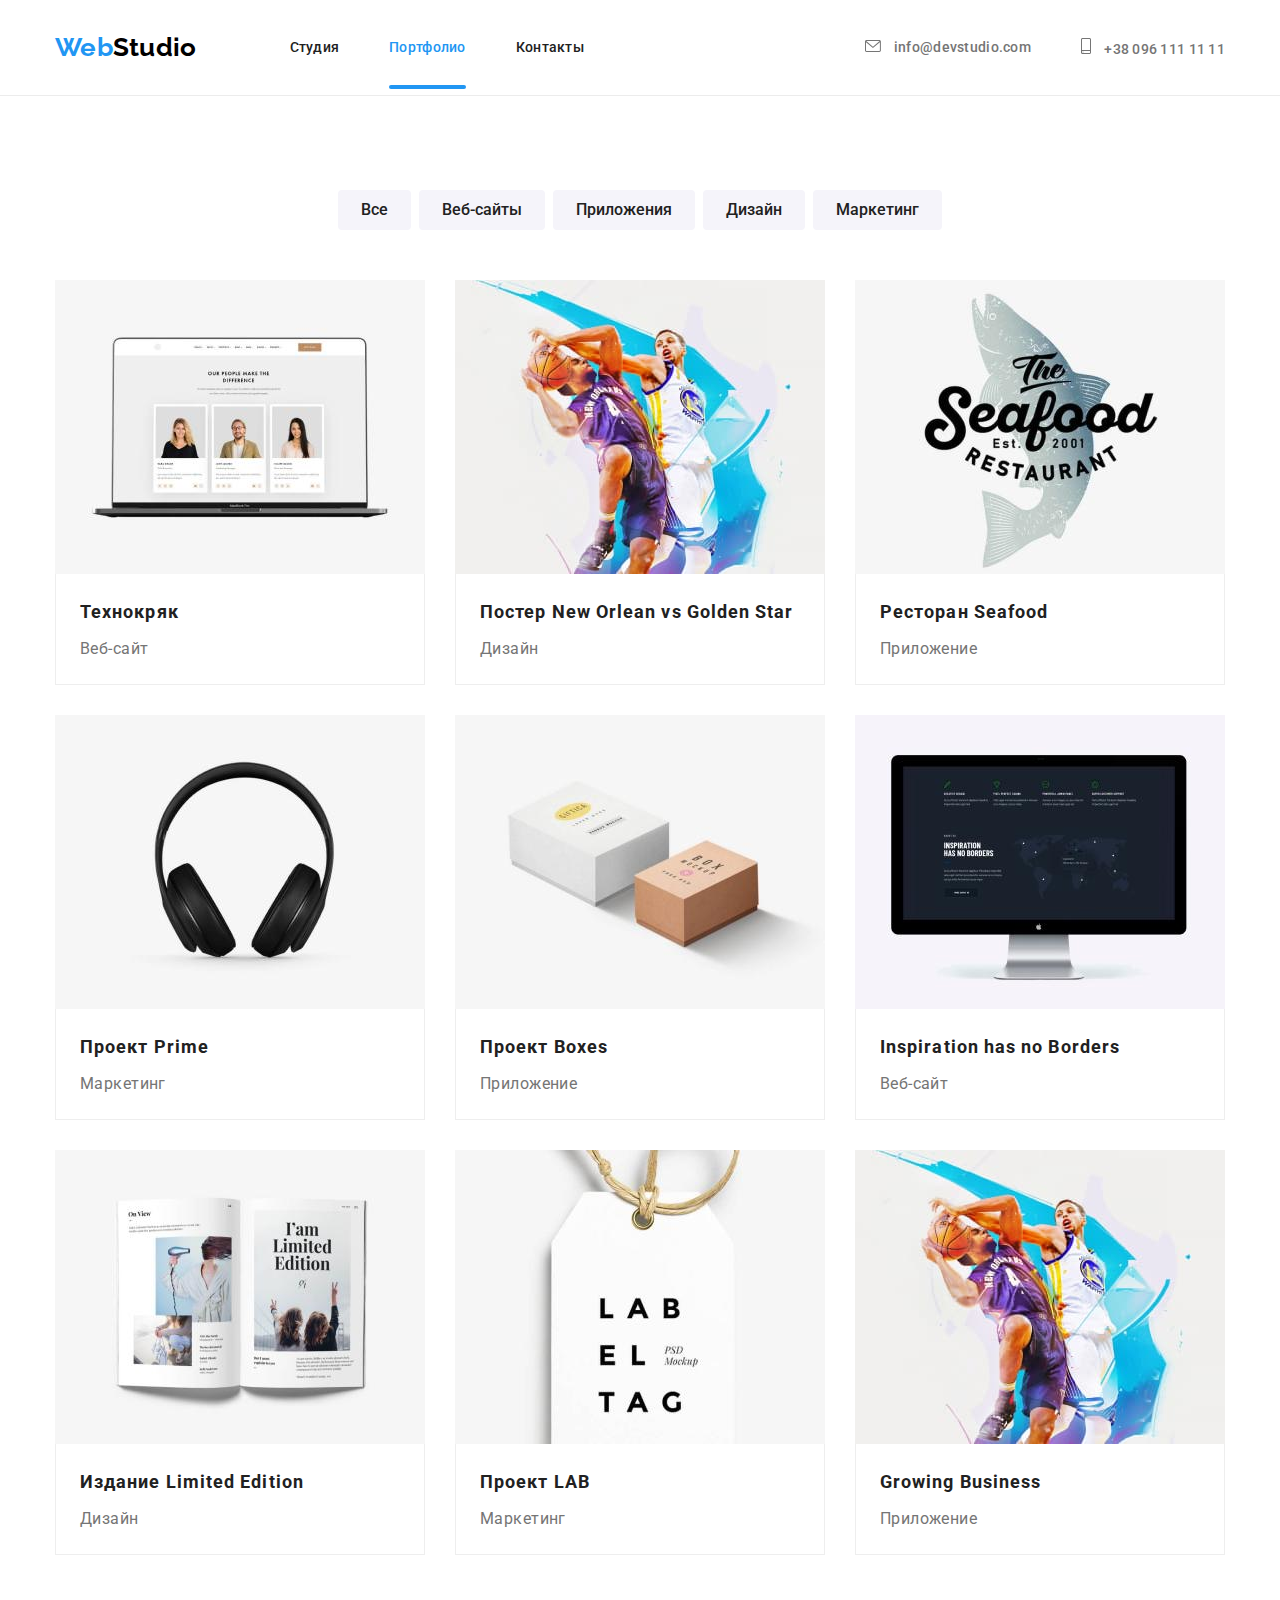
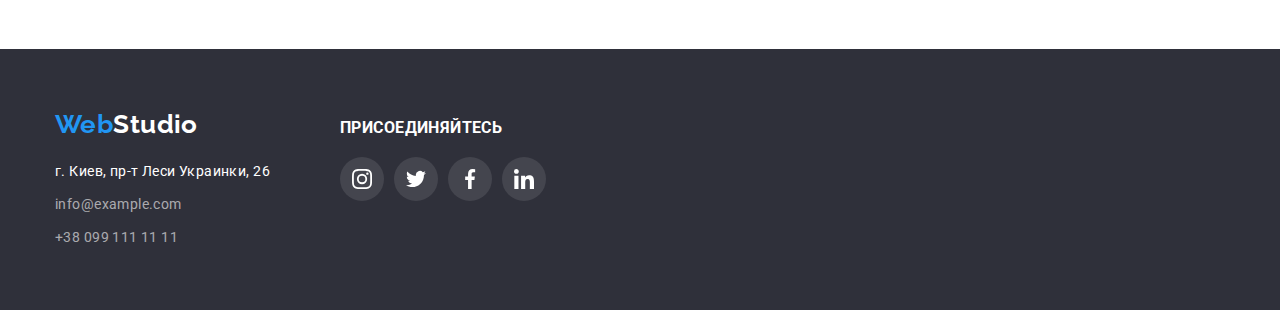
==== portfolio.html @ f35fb6f3 "Додав модальне вікно та анімації" ====
<!DOCTYPE html>
<html lang="ru">

<head>
    <meta charset="UTF-8">
    <meta http-equiv="X-UA-Compatible" content="IE=edge">
    <meta name="viewport" content="width=device-width, initial-scale=1.0">
    <title>portfolio</title>
    <link rel="preconnect" href="https://fonts.googleapis.com">
    <link rel="preconnect" href="https://fonts.gstatic.com" crossorigin>
    <link href="https://fonts.googleapis.com/css2?family=Raleway:wght@700&family=Roboto:wght@400;500;700;900&display=swap" rel="stylesheet">
    <link rel="stylesheet" href="https://cdnjs.cloudflare.com/ajax/libs/modern-normalize/1.1.0/modern-normalize.min.css">
    <link rel="stylesheet" href="./css/styles.css">
</head>
<body class="page">  

<!-- Шапка сайту -->
<header class="navigation">
    <div class="container main-nav"> 
        <a class="logo link" href="./index.html"><span class="logoheader">Web</span>Studio</a>
        <!-- Навігація по сайту -->
        <nav class="nav">
            <ul class="site-nav list">

                <li class="nav-item">
                    <a href="./index.html" class="link">Студия</a>
                </li>

                <li class="nav-item"> 
                    <a href="./portfolio.html" class="link current">Портфолио</a>
                </li>

                <li class="nav-item"> 
                    <a href="" class="link">Контакты</a>
                </li>
            </ul>
            
        </nav>
        <!-- Список контактів -->
        <ul class="contacts-nav list">
            <li class="contacts-item">
                <a href="mailto:info@devstudio.com" class="header-contacts link"> 
                    <svg class="icon-envelope">
                        <use href="./images/icons.svg#icon-mail"></use>
                    </svg>
                info@devstudio.com</a> 
            </li>

            <li class="contacts-item"> 
                <a href="phone:+380961111111" class="header-contacts link">
                    <svg class="icon-smartphone">
                        <use href="./images/icons.svg#icon-smartphone"></use>
                    </svg>
                    +38 096 111 11 11</a> 
            </li>
        </ul> 
    </div> 
</header>

<main>
            
    <!-- Cекція портфоліо -->
   <section class="section">
       <div class="container">
        <h1 class="visually-hidden">Портфолио</h1>
         
        <!-- Список кнопок-фільтрів -->
        <ul class="portfolio-filters list">
            <li class="filter-item">
                <button type="button" class="btn">Все</button>
            </li>

            <li class="filter-item">
                <button type="button" class="btn">Веб-сайты</button>
            </li>

            <li class="filter-item">
                <button type="button" class="btn">Приложения</button>
            </li>

            <li class="filter-item">
                <button type="button" class="btn">Дизайн</button>
            </li>

            <li class="filter-item">
                <button type="button" class="btn">Маркетинг</button>
            </li>    
        </ul>
        
        <!-- Продукти портфоліо -->
            <ul class="portfolio list">
                
                    <li class="portfolio-item">
                        <a href="#" class="link">
                            <div class="portfolio-thumb">
                                <img class="img" src="./images/portfolio/technocrack.jpg" alt="Сайт Технокряк" width="370" height="294">
                                <div class="overlay">
                                    <p class="portfolio-overlay-description">Технокряк это современная площадка распространения коронавируса. Компании используют эту платформу для цифрового
                                    шпионажа и атак на защищённые сервера конкурентов.</p>
                                </div>
                            </div>

                            <div class="portfolio-content">
                                <h2 class="portfolio-title">Технокряк</h2>
                                <p class="portfolio-category">Веб-сайт</p>
                            </div>  
                        </a>
                    </li>

                    <li class="portfolio-item">
                        <a href="#" class="link">
                            <div class="portfolio-thumb">
                                <img class="img" src="./images/portfolio/new-orlean.jpg" alt="Постер 2 баскетболиста" width="370" height="294">
                                <div class="overlay">
                                    <p class="portfolio-overlay-description">Технокряк это современная площадка распространения коронавируса. Компании используют эту платформу для цифрового
                                    шпионажа и атак на защищённые сервера конкурентов.</p>
                                </div>
                            </div>

                            <div class="portfolio-content">
                                <h2 class="portfolio-title">Постер New Orlean vs Golden Star</h2>
                                <p class="portfolio-category">Дизайн</p>
                            </div>
                        </a>
                    </li>

                    <li class="portfolio-item">
                        <a href="#" class="link">
                            <div class="portfolio-thumb">
                                <img class="img" src="./images/portfolio/seafood.jpg" alt="Логотип ресторана Seafood" width="370" height="294">
                                <div class="overlay">
                                    <p class="portfolio-overlay-description">Технокряк это современная площадка распространения коронавируса. Компании используют эту платформу для цифрового
                                    шпионажа и атак на защищённые сервера конкурентов.</p>
                                </div>
                            </div>
                            
                            <div class="portfolio-content">
                                <h2 class="portfolio-title">Ресторан Seafood</h2>
                                <p class="portfolio-category">Приложение</p>
                            </div>
                        </a>
                    </li>

                    <li class="portfolio-item">
                        <a href="#" class="link">
                            
                            <div class="portfolio-thumb">
                                <img class="img" src="./images/portfolio/prime.jpg" alt="Картинка проекта Prime" width="370" height="294">
                                <div class="overlay">
                                    <p class="portfolio-overlay-description">Технокряк это современная площадка распространения коронавируса. Компании используют эту платформу для цифрового
                                    шпионажа и атак на защищённые сервера конкурентов.</p>
                                </div>
                            </div>
                            
                            <div class="portfolio-content">
                                <h2 class="portfolio-title">Проект Prime</h2>
                                <p class="portfolio-category">Маркетинг</p>
                            </div>
                        </a>
                    </li>

                    <li class="portfolio-item">
                        <a href="#" class="link">
                            
                            <div class="portfolio-thumb">
                                <img class="img" src="./images/portfolio/boxes.jpg" alt="Картинка проекта Boxes" width="370" height="294">
                                <div class="overlay">
                                    <p class="portfolio-overlay-description">Технокряк это современная площадка распространения коронавируса. Компании используют эту платформу для цифрового
                                    шпионажа и атак на защищённые сервера конкурентов.</p>
                                </div>
                            </div>
                            
                            <div class="portfolio-content">
                                <h2 class="portfolio-title">Проект Boxes</h2>
                                <p class="portfolio-category">Приложение</p>
                            </div>
                        </a>
                    </li>

                    <li class="portfolio-item">
                        <a href="#" class="link">
                            
                            <div class="portfolio-thumb">
                                <img class="img" src="./images/portfolio/inspiration.jpg" alt="Сайт Inspiration" width="370" height="294">
                                <div class="overlay">
                                    <p class="portfolio-overlay-description">Технокряк это современная площадка распространения коронавируса. Компании используют эту платформу для цифрового
                                    шпионажа и атак на защищённые сервера конкурентов.</p>
                                </div>
                            </div>
                            
                            <div class="portfolio-content">
                                <h2 class="portfolio-title">Inspiration has no Borders</h2>
                                <p class="portfolio-category">Веб-сайт</p>
                            </div>
                        </a>
                    </li>

                    <li class="portfolio-item">
                        <a href="#" class="link">
                            
                            <div class="portfolio-thumb">
                                <img class="img" src="./images/portfolio/limited-edition.jpg" alt="Постер издания Limited Edition" width="370" height="294">
                                <div class="overlay">
                                    <p class="portfolio-overlay-description">Технокряк это современная площадка распространения коронавируса. Компании используют эту платформу для цифрового
                                    шпионажа и атак на защищённые сервера конкурентов.</p>
                                </div>
                            </div>
                            
                            <div class="portfolio-content">
                                <h2 class="portfolio-title">Издание Limited Edition</h2>
                                <p class="portfolio-category">Дизайн</p>
                            </div>
                        </a>
                    </li>

                    <li class="portfolio-item">
                        <a href="#" class="link">
                            
                            <div class="portfolio-thumb">
                                <img class="img" src="./images/portfolio/lab.jpg" alt="Постер проекта LAB" width="370" height="294">
                                <div class="overlay">
                                    <p class="portfolio-overlay-description">Технокряк это современная площадка распространения коронавируса. Компании используют эту платформу для цифрового
                                    шпионажа и атак на защищённые сервера конкурентов.</p>
                                </div>
                            </div>
                            
                            <div class="portfolio-content">
                                <h2 class="portfolio-title">Проект LAB</h2>
                                <p class="portfolio-category">Маркетинг</p>
                            </div>
                        </a>
                    </li>

                    <li class="portfolio-item">
                        <a href="#" class="link">
                            
                            <div class="portfolio-thumb">
                                <img class="img" src="./images/portfolio/new-orlean.jpg" alt="Постер 2 баскетболиста" width="370" height="294">
                                <div class="overlay">
                                    <p class="portfolio-overlay-description">Технокряк это современная площадка распространения коронавируса. Компании используют эту платформу для цифрового
                                    шпионажа и атак на защищённые сервера конкурентов.</p>
                                </div>
                            </div>
                            
                            <div class="portfolio-content">
                                <h2 class="portfolio-title">Growing Business</h2>
                                <p class="portfolio-category">Приложение</p>
                            </div>
                        </a>
                    </li>
            </ul>
        </div>
   </section>
</main>

    <!-- Футер -->
    <footer class="footer-page section">
        <div class="container">
            <div class="footer-page-contacts">
                <a class="logo-footer link" href="./index.html"> <span class="logoheader">Web</span>Studio</a>
        
                <address class="footer-address-list">
                    <p class="footer-address">г. Киев, пр-т Леси Украинки, 26</p>
                    <ul class="contacts list">
                        <li class="footer-item"> 
                            <a href="mailto:info@example.com" class="footer-contacts link">info@example.com</a> 
                        </li>
    
                        <li class="footer-item"> 
                            <a href="phone:+380991111111" class="footer-contacts link">+38 099 111 11 11</a> 
                        </li>
                    </ul>
                </address>
            </div>
           
            <div class="footer-social">
                <h3 class="footer-join">присоединяйтесь</h3>
                <ul class="social list">
                    
                    <li class="footer-social-item">
                        <a href="#" class="footer-social-link">
                        <svg class="foofer-social-icon">
                            <use href="./images/icons.svg#icon-instagram"></use>
                        </svg>
                        </a>
                    </li>

                    <li class="footer-social-item">
                        <a  href="#" class="footer-social-link">
                        <svg class="foofer-social-icon">
                            <use href="./images/icons.svg#icon-twitter"></use>
                        </svg>
                        </a>
                    </li>

                    <li class="footer-social-item">
                        <a  href="#" class="footer-social-link">
                        <svg class="foofer-social-icon">
                            <use href="./images/icons.svg#icon-facebook"></use>
                        </svg>
                        </a>
                    </li>

                    <li class="footer-social-item">
                        <a  href="#" class="footer-social-link">
                        <svg class="foofer-social-icon">
                            <use href="./images/icons.svg#icon-linkedin"></use>
                        </svg>
                        </a>
                    </li>
                </ul>
            </div>
        </div>
    </footer>
</body>
</html>
---- css/styles.css ----
:root {
--primary-text-color:    #212121;
--secondary-text-color:  #757575;
--accent-color:          #2196F3;

--primary-background-color:     #FFFFFF;
--secondary-background-color:   #2F303A;
--accent-background-color:      #F5F4FA;

--white-color:          #FFFFFF;
--mainbutton-bcg-color: #188CE8;
--button-bcg-color:     #F5F4FA;
--item-gap: 30px;

}

/* Загальні стилі */
body {
    background-color: var(--primary-background-color);
    color: var(--primary-text-color);
    font-family: 'Roboto', sans-serif;
    font-size: 14px;
    line-height: 1.87;
    letter-spacing: 0.03em;
}

.list {
    list-style: none;
    padding:0;
    margin:0;
}

.link {color: var(--primary-text-color);
    text-decoration: none;

    transition-property: color;
	transition-duration: 250ms;
	transition-timing-function: cubic-bezier(0.4, 0, 0.2, 1);
}


.container {
    width: 1200px;
    padding-left: 15px;
    padding-right: 15px;
    margin: 0 auto;
    
    /* outline: 1px solid red; */
}



h1,
h2,
h3,
p {
    margin: 0;
    margin: 0;
}

.visually-hidden {
    position: absolute;
    clip: rect(0 0 0 0);
    width: 1px;
    height: 1px;
    margin: -1px;
}

.section {
    padding-top: 94px;
    padding-bottom: 94px;  
}

img {
    display: block;
    width: 100%;
   height: auto;
} 

/* Шапка сайту */

.logo, .logo-footer {
    font-family: Raleway, sans-serif;
    font-size: 26px;
    font-weight: 700;
    line-height: 1.2;

    color: #000000;
}

.logo {
    margin-right: 93px;
}

.logo:focus,
.logo:hover
{color:var(--accent-color)}
.logoheader {color: var(--accent-color);}
.header-contacts {color: var(--secondary-text-color)}


/* Панель навігації */

.navigation .container {
    padding-top: 32px;
    padding-bottom: 32px;
    
}

.navigation {
    font-weight: 500;
    font-size: 14px;
    line-height: 1.14;
    letter-spacing: 0.02em;

    border-bottom: 1px solid #ECECEC;
}

.current {color: var(--accent-color)}
.site-nav .link:hover, 
.site-nav .link:focus {color: var(--accent-color)}
.contacts-nav .link:hover,
.contacts-nav .link:focus {color: var(--accent-color)}

.main-nav,
.nav, 
.site-nav, 
.contacts-nav {
    display: flex;
    align-items: center; 
}


.site-nav > .nav-item:not(:last-child),
.contacts-nav > .contacts-item:not(:last-child) {
  margin-right: 50px;
}

.contacts-nav {
    margin-left: auto;
}


.icon-envelope {
    width: 16px;
    height: 12px;
    margin-right: 10px;
    fill: currentColor;
}

  .icon-smartphone {
    width: 10px;
    height: 16px;
    margin-right: 10px;
    fill: currentColor;
}

.icon-envelope:hover,
.icon-envelope:focus {
  fill: var(--accent-color);
}



.icon-smartphone:hover,
.icon-smartphone:focus {
  fill: var(--accent-color);
}

 
.current {
	position: relative;
}

.link.current::after {
    content: '';
	position: absolute;

    display: inline-block;
	width: 100%;
	height: 4px;
	left: 0;
	bottom: -34px;
	background-color: var(--accent-color);
	border-radius: 2px;
}

/* ------Стилі для index.html------- */


/* Секція Герой */

.hero {
    background-color: var(--secondary-background-color);
    color: var(--white-color);
    text-align: center;

    max-width: 1600px;
    height: 600px;
    margin-left: auto;
    margin-right: auto;
    padding-top: 200px;
    padding-bottom: 200px;
    /* Overlay */
    background-image: linear-gradient(to right,
     rgba(47, 48, 58, 0.4), rgba(47, 48, 58, 0.4)),
		url(../images/main/hero-picture.jpg);
	background-repeat: no-repeat;
	background-position: center;
	background-size: cover;
}



.hero-title{
    font-weight: 900;
    font-size: 44px;
    line-height: 1.36;
    letter-spacing: 0.06em;
    text-transform: uppercase;
    
    width: 696px;
    margin-bottom: 30px;
    margin-left: auto;
    margin-right: auto;
    
    /* outline: 2px solid skyblue; */
}

.hero-button {

    display: flex;
    align-items: center;
    
    border-radius: 4px;
    padding: 10px 32px;
    min-width: 200px;
    margin: 0 auto;
    cursor: pointer;
    text-align: center;
    border: 1px solid transparent;

    font-family:inherit;
    font-weight: 700;
    font-size: 16px;
    line-height: 1.87;
    letter-spacing: 0.06em;

    color: var(--white-color);
    background-color: var(--mainbutton-bcg-color);
    box-shadow: 0px 4px 4px rgba(0, 0, 0, 0.15);
}

/* <!-- Секція видів послуг  --> */

.section.product{
    padding-top: 0;
}


.our-product-item {
    width: 370px;
    height: 294px;

    position: relative;
}

.our-product-type {
    position: absolute;
    
    display: flex;
    justify-content: center;
    align-items: center;
    
    width: 100%;
    height: 70px;
    bottom: 0;
    left: 0;
    background-color: rgba(47, 48, 58, 0.8);
}

.product-type-title {
    font-weight: 700;
    line-height: 1.14;
    text-align: center;
    text-transform: uppercase;
    color: var(--white-color);
}


/* Пакетна активація флексу */
.features-list, 
.our-product, 
.team-list, 
.clients-list {
    display: flex;
}



/* Пакетно додав марджин */
.features-item:not(:last-child),
.our-product li:not(:last-child),
.team-item:not(:last-child),
.client-item:not(:last-child)
{
    margin-right: 30px;  
}


/*  <!-- Секція списку переваг -->*/

.features-title{
    font-weight: 700;
    font-size: 14px;
    line-height: 1.14;
 
    color: var(--primary-text-color);
    text-transform: uppercase;
    margin-top: 0;
    margin-bottom: 10px;
}

.features-icon {
    
    display: flex;
    justify-content: center;
    align-items: center;
    height: 120px;
    margin-bottom: 30px;
    background-color: var(--accent-background-color);
    border-radius: 4px;
}



/* Інший спосіб відображення не інтерактивних
фонових картинок 
.features-item:nth-child(1)::before{
    background-image: url(../images/main/svg/antenna.svg);
    
}

.features-item:nth-child(2)::before{
    background-image: url(../images/main/svg/clock.svg);
}

.features-item:nth-child(3)::before{
    background-image: url(../images/main/svg/diagram.svg);
}
*/

/* останню іконку з космонавтом зробив через інший клас 
- більш специфічний і правильніший
(для різноманітності варіантів селективності 

.icon-astronaut::before{
    background-image: url(../images/main/svg/astronaut.svg);
}
*/


.features-text, .footer-page { 
    font-size: 14px;
    line-height: 1.71;

    margin-top: 0;
    margin-bottom: 0;
  
    color: var(--secondary-text-color);
}

.features-list > .features-item {
    flex-basis: 270px;
}




/* Спільні стилі заголовків */
.our-product-title, .our-team, .our-clients {
    font-weight: 700;
    font-size: 36px;
    line-height: 1.17;
    text-align: center;

    color: var(--primary-text-color);

    margin-top: 0;
    margin-bottom: 50px;
}

/* Секція персоналу "Команда" */

.team-section {
    background-color: var(--accent-background-color);
}

.team-title{
    font-weight: 500;
    font-size: 16px;
    line-height: 1.18;

    color: var(--primary-text-color);
    margin-bottom: 10px;
}

.team-profession{
    font-size: 16px;
    line-height: 1.18;
    margin-bottom: 16px;
    color: var(--secondary-text-color);
}

.team-item {  
    text-align: center;
    box-shadow: 0px 1px 3px rgba(0, 0, 0, 0.12), 0px 1px 1px rgba(0, 0, 0, 0.14),
    0px 2px 1px rgba(0, 0, 0, 0.2);
    border-radius: 0px 0px 4px 4px;
    background-color: var(--white-color);
}


.team-content {
    padding-top: 30px;
    padding-bottom: 30px;
}


.social-team {
    display: flex;
    justify-content: center;
    
}

.social-item {
    border-radius: 50%;
}
  
  
.social-icon {
    width: 20px;
    height: 20px;
    fill: #AFB1B8;
}

.social-item:not(:last-child) {
	margin-right: 10px;
}

.social-link {
	display: flex;
	justify-content: center;
	align-items: center;
	padding: 12px;
	border: 0;
	border-radius: 50%;
	color: #AFB1B8;

    transition-property: color, background-color;
	transition-duration: 250ms;
	transition-timing-function: cubic-bezier(0.4, 0, 0.2, 1);
}

.social-link:hover,
.social-link:focus {
  background-color: var(--accent-color);
}
.social-link:hover .social-icon,
.social-link:focus .social-icon {
  fill: var(--white-color);
}

/* <!-- Список постійних клієнтів --> */


.client-link {
	display: flex;
	justify-content: center;
	align-items: center;
	
    color: #AFB1B8;
	border: 1px solid #AFB1B8;
	box-sizing: border-box;
	border-radius: 4px;

    width: 170px;
    height: 92px;
	
    padding: 16px 32px;

    transition: 
    color 250ms cubic-bezier(0.4, 0, 0.2, 1), 
    border 250ms cubic-bezier(0.4, 0, 0.2, 1);

}


.client-icon {
	fill: currentColor;
    width: 106px;
    height: 60px;
}

.client-link:hover,
.client-link:focus {
	color: var(--accent-color);
	border: 1px solid var(--accent-color);
}


.client-link:hover .client-icon,
.client-link:focus .client-icon {
    fill: (--accent-color);

}

/* ------Стилі для portfolio.html------- */


/* Кнопки-фільтри портфоліо */
.btn {
    display: inline-block;
    border-radius: 4px;
    padding: 6px 22px;
    text-align: center;
    border: 1px solid transparent;

    font-family:inherit;
    font-weight: 500;
    font-size: 16px;
    line-height: 1.62;

    color: var(--primary-text-color);
    background-color: var(--button-bcg-color);
    cursor: pointer;

    transition: color 250ms cubic-bezier(0.4, 0, 0.2, 1),
    background-color 250ms cubic-bezier(0.4, 0, 0.2, 1),
    box-shadow 250ms cubic-bezier(0.4, 0, 0.2, 1);
}

.btn:hover,
.btn:focus{
    color: var(--white-color);
    background-color: var(--accent-color);

    border-radius: 4px;
    box-shadow: 0px 3px 1px 
    rgba(0, 0, 0, 0.1), 0px 1px 2px 
    rgba(0, 0, 0, 0.08), 0px 2px 2px 
    rgba(0, 0, 0, 0.12);
}


.portfolio-filters {
    display: flex;
    justify-content: center;
    margin-bottom: 50px;
}

.filter-item:not(:last-child) {
    margin-right: 8px;
}

/* Портфоліо */

.portfolio-title {
    font-weight: 700;
    font-size: 18px;
    line-height: 2;
    letter-spacing: 0.06em; 
    color: var(--primary-text-color);
    margin-bottom: 4px;
}

.portfolio-category {
    font-size: 16px;
    line-height: 1.87;
 
    color: var(--secondary-text-color);
}


.portfolio {
    display: flex;
    flex-wrap: wrap;  
}

.portfolio-content {
    padding: 20px 24px;
    background-color: var(--white-color);
    border: 1px solid #EEEEEE;
    border-top: transparent;
}


.portfolio-item {
    flex-basis: calc((100% - 60px) / 3);
    margin-right: 30px;
    margin-bottom: 30px;
}

.portfolio-item {
    transition: box-shadow 250ms cubic-bezier(0.4, 0, 0.2, 1);
}


.portfolio-item:hover,
.portfolio-item > link:focus {
	box-shadow: 0px 1px 1px 
    rgba(0, 0, 0, 0.12), 0px 4px 4px 
    rgba(0, 0, 0, 0.06), 1px 4px 6px 
    rgba(0, 0, 0, 0.16);
}

.portfolio-item:nth-child(3n) {
    margin-right: 0px;
}

.portfolio-item:nth-last-child(-n + 3) {
    margin-bottom: 0px;
}


/* Оверлей карток портфоліо  */

.portfolio-thumb {
    position: relative;
    overflow: hidden; 
}


.overlay {
    position: absolute;
    width: 100%;
    height: 100%;
    top: 0;
    left: 0;
    padding: 63px 24px;
    
    opacity: 0;
    transform: translateY(100%);
    transition: transform 250ms cubic-bezier(0.4, 0, 0.2, 1);
    background-color: var(--accent-color);
    
}
 
.portfolio-overlay-description {
    color: var(--white-color);
    font-size: 18px;
    line-height: 1.56;
    letter-spacing: 0.03em;
    
}

.portfolio-item > .link:hover .overlay,
.portfolio-item > .link:focus .overlay {
    transform: translateY(0);
	opacity: 0.9; 
    
}


/* Футер */

.footer-page {
    background-color: var(--secondary-background-color);

    padding-top:    60px;
    padding-bottom: 60px;
}

.logo-footer.link:hover,
.logo-footer.link:focus {
    color: var(--accent-color);
}

.contacts .link:hover,
.contacts .link:focus {
    color: var(--accent-color)
}

.footer-address-list {
    font-style: normal;
}

.logo-footer, .footer-address {
    color: var(--white-color);
}

.footer-contacts {
    color: rgba(255, 255, 255, 0.6)
}

.footer-page .logo-footer {
    display: inline-block;
    margin-bottom: 20px;
}

.footer-address,
.contacts > .footer-item:not(:last-child){
    display: inline-block;
    margin-bottom: 9px;
}


/* Футер Social links */


.footer-social {
    font-size: 14px;
    line-height: 1.14;
    font-weight: 700;
    text-transform: uppercase;
    color: var(--white-color);
}

.footer-join {
    margin-bottom: 20px;
}

.footer-page .container {
  display: flex;
  justify-content: flex-start;
  align-items: baseline;
}


.footer-page-contacts{
    margin-right: 70px;
    max-width: 231px;
}

.footer-social {
    width: 206px;
}

.social.list {
    display: flex;
    justify-content: space-between;
}


.foofer-social-icon {
    width: 20px;
    height: 20px;
    fill: var(--white-color);
}

.footer-social-link {
    display: flex;
    justify-content: center;
    align-items: center;
    width: 44px;
    height: 44px;
    border-radius: 50%;
    background-color: rgba(255, 255, 255, 0.1);
    border-radius: 50%;

    transition: background-color 250ms cubic-bezier(0.4, 0, 0.2, 1);
}

.footer-social-link:hover,
.footer-social-link:focus {
    background-color: var(--accent-color);
}

.footer-social-item:not(:last-child) {
    margin-right: 10px;
}

/* Модальне вікно */
.backdrop {
    position: fixed;
    top: 0;
    left: 0;
    width: 100%;
    height: 100%;
    background-color: rgba(0, 0, 0, 0.2);
    opacity: 1;
  
    transition: opacity 250ms cubic-bezier(0.4, 0, 0.2, 1),
    visibility 250ms cubic-bezier(0.4, 0, 0.2, 1);
}
  
.backdrop.is-hidden {
    visibility: hidden;
    opacity: 0;
    pointer-events: none;
}
  
.backdrop.is-hidden .modal {
    transform: translate(-50%, -50%) scale(0.5);
}
  
.modal {
    position: absolute;
    top: 50%;
    left: 50%;
    padding: 8px;
    border-radius: 4px;
  
    width: 528px;
    height: 581px;
    background-color: var(--white-color);
  
    transform: translate(-50%, -50%) scale(1);
    transition: transform 250ms cubic-bezier(0.4, 0, 0.2, 1);
}

.modal-btn {
    position: absolute;
    padding: 0;
    top: 8px;
    right: 8px;
    border-radius: 50%;
    border: none;
    width: 30px;
    height: 30px;
    background-color: transparent;
    cursor: pointer;
}

.closing-icon {
    stroke: rgba(0, 0, 0, 0.1);
}
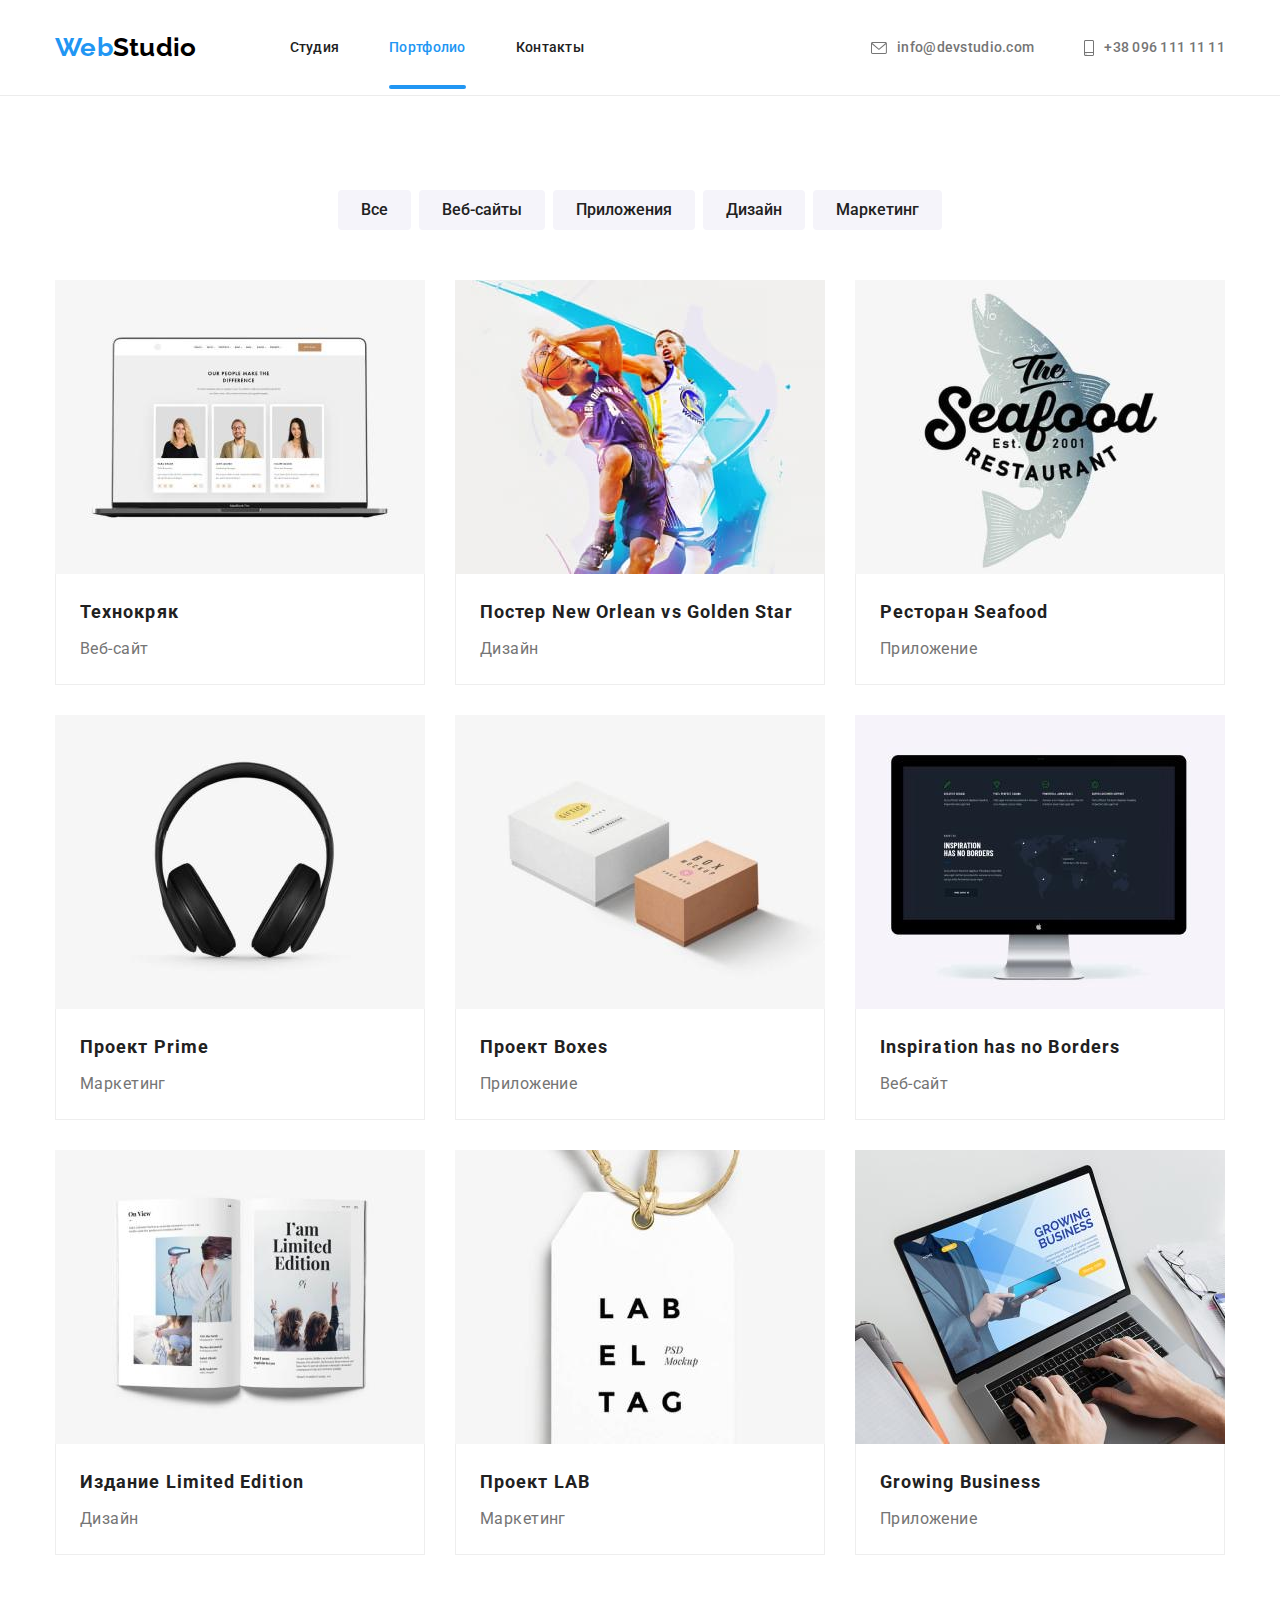
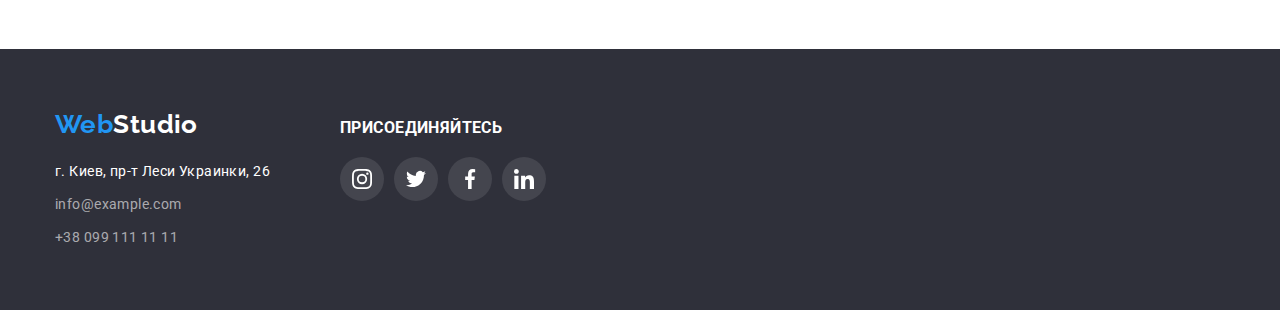
==== commit 767f4b49: "Виправив помилки в анімації" ====
--- a/portfolio.html
+++ b/portfolio.html
@@ -91,7 +91,7 @@
             <ul class="portfolio list">
                 
                     <li class="portfolio-item">
-                        <a href="#" class="link">
+                        <a href="#" class="link portfolio-link">
                             <div class="portfolio-thumb">
                                 <img class="img" src="./images/portfolio/technocrack.jpg" alt="Сайт Технокряк" width="370" height="294">
                                 <div class="overlay">
@@ -108,7 +108,7 @@
                     </li>
 
                     <li class="portfolio-item">
-                        <a href="#" class="link">
+                        <a href="#" class="link portfolio-link">
                             <div class="portfolio-thumb">
                                 <img class="img" src="./images/portfolio/new-orlean.jpg" alt="Постер 2 баскетболиста" width="370" height="294">
                                 <div class="overlay">
@@ -125,7 +125,7 @@
                     </li>
 
                     <li class="portfolio-item">
-                        <a href="#" class="link">
+                        <a href="#" class="link portfolio-link">
                             <div class="portfolio-thumb">
                                 <img class="img" src="./images/portfolio/seafood.jpg" alt="Логотип ресторана Seafood" width="370" height="294">
                                 <div class="overlay">
@@ -142,7 +142,7 @@
                     </li>
 
                     <li class="portfolio-item">
-                        <a href="#" class="link">
+                        <a href="#" class="link portfolio-link">
                             
                             <div class="portfolio-thumb">
                                 <img class="img" src="./images/portfolio/prime.jpg" alt="Картинка проекта Prime" width="370" height="294">
@@ -160,7 +160,7 @@
                     </li>
 
                     <li class="portfolio-item">
-                        <a href="#" class="link">
+                        <a href="#" class="link portfolio-link">
                             
                             <div class="portfolio-thumb">
                                 <img class="img" src="./images/portfolio/boxes.jpg" alt="Картинка проекта Boxes" width="370" height="294">
@@ -178,7 +178,7 @@
                     </li>
 
                     <li class="portfolio-item">
-                        <a href="#" class="link">
+                        <a href="#" class="link portfolio-link">
                             
                             <div class="portfolio-thumb">
                                 <img class="img" src="./images/portfolio/inspiration.jpg" alt="Сайт Inspiration" width="370" height="294">
@@ -196,7 +196,7 @@
                     </li>
 
                     <li class="portfolio-item">
-                        <a href="#" class="link">
+                        <a href="#" class="link portfolio-link">
                             
                             <div class="portfolio-thumb">
                                 <img class="img" src="./images/portfolio/limited-edition.jpg" alt="Постер издания Limited Edition" width="370" height="294">
@@ -214,7 +214,7 @@
                     </li>
 
                     <li class="portfolio-item">
-                        <a href="#" class="link">
+                        <a href="#" class="link portfolio-link">
                             
                             <div class="portfolio-thumb">
                                 <img class="img" src="./images/portfolio/lab.jpg" alt="Постер проекта LAB" width="370" height="294">
@@ -232,10 +232,10 @@
                     </li>
 
                     <li class="portfolio-item">
-                        <a href="#" class="link">
-                            
-                            <div class="portfolio-thumb">
-                                <img class="img" src="./images/portfolio/new-orlean.jpg" alt="Постер 2 баскетболиста" width="370" height="294">
+                        <a href="#" class="link portfolio-link">
+                            
+                            <div class="portfolio-thumb">
+                                <img class="img" src="./images/portfolio/growing-business.jpg" alt="Постер 2 баскетболиста" width="370" height="294">
                                 <div class="overlay">
                                     <p class="portfolio-overlay-description">Технокряк это современная площадка распространения коронавируса. Компании используют эту платформу для цифрового
                                     шпионажа и атак на защищённые сервера конкурентов.</p>
--- a/css/styles.css
+++ b/css/styles.css
@@ -74,7 +74,7 @@
 img {
     display: block;
     width: 100%;
-   height: auto;
+    height: auto;
 } 
 
 /* Шапка сайту */
@@ -96,7 +96,11 @@
 .logo:hover
 {color:var(--accent-color)}
 .logoheader {color: var(--accent-color);}
-.header-contacts {color: var(--secondary-text-color)}
+
+.header-contacts {color: var(--secondary-text-color);
+    display: flex;
+    align-items: center;
+}
 
 
 /* Панель навігації */
@@ -426,26 +430,30 @@
     padding-bottom: 30px;
 }
 
-
+/* Іконки соцмереж секції "Команда" */
 .social-team {
     display: flex;
     justify-content: center;
-    
 }
 
 .social-item {
     border-radius: 50%;
 }
-  
+
+.social-item:not(:last-child) {
+	margin-right: 10px;
+}
   
 .social-icon {
     width: 20px;
     height: 20px;
-    fill: #AFB1B8;
-}
-
-.social-item:not(:last-child) {
-	margin-right: 10px;
+    fill: currentColor;
+    transition: fill 250ms cubic-bezier(0.4, 0, 0.2, 1);
+}
+
+.social-link:hover .social-icon,
+.social-link:focus .social-icon {
+  fill: var(--white-color);
 }
 
 .social-link {
@@ -457,19 +465,14 @@
 	border-radius: 50%;
 	color: #AFB1B8;
 
-    transition-property: color, background-color;
-	transition-duration: 250ms;
-	transition-timing-function: cubic-bezier(0.4, 0, 0.2, 1);
+    transition: background-color 250ms cubic-bezier(0.4, 0, 0.2, 1);
 }
 
 .social-link:hover,
 .social-link:focus {
   background-color: var(--accent-color);
 }
-.social-link:hover .social-icon,
-.social-link:focus .social-icon {
-  fill: var(--white-color);
-}
+
 
 /* <!-- Список постійних клієнтів --> */
 
@@ -489,8 +492,7 @@
 	
     padding: 16px 32px;
 
-    transition: 
-    color 250ms cubic-bezier(0.4, 0, 0.2, 1), 
+    transition:  
     border 250ms cubic-bezier(0.4, 0, 0.2, 1);
 
 }
@@ -500,20 +502,21 @@
 	fill: currentColor;
     width: 106px;
     height: 60px;
+
+    transition: fill 250ms cubic-bezier(0.4, 0, 0.2, 1);
 }
 
 .client-link:hover,
 .client-link:focus {
-	color: var(--accent-color);
-	border: 1px solid var(--accent-color);
-}
-
-
-.client-link:hover .client-icon,
+  border-color: var(--accent-color);
+}
+
+
+.client-link:hover .client-icon, 
 .client-link:focus .client-icon {
-    fill: (--accent-color);
-
-}
+	fill: var(--accent-color);
+}
+
 
 /* ------Стилі для portfolio.html------- */
 
@@ -601,18 +604,6 @@
     margin-bottom: 30px;
 }
 
-.portfolio-item {
-    transition: box-shadow 250ms cubic-bezier(0.4, 0, 0.2, 1);
-}
-
-
-.portfolio-item:hover,
-.portfolio-item > link:focus {
-	box-shadow: 0px 1px 1px 
-    rgba(0, 0, 0, 0.12), 0px 4px 4px 
-    rgba(0, 0, 0, 0.06), 1px 4px 6px 
-    rgba(0, 0, 0, 0.16);
-}
 
 .portfolio-item:nth-child(3n) {
     margin-right: 0px;
@@ -629,7 +620,6 @@
     position: relative;
     overflow: hidden; 
 }
-
 
 .overlay {
     position: absolute;
@@ -638,27 +628,34 @@
     top: 0;
     left: 0;
     padding: 63px 24px;
-    
-    opacity: 0;
-    transform: translateY(100%);
-    transition: transform 250ms cubic-bezier(0.4, 0, 0.2, 1);
-    background-color: var(--accent-color);
-    
-}
- 
-.portfolio-overlay-description {
-    color: var(--white-color);
+
     font-size: 18px;
     line-height: 1.56;
     letter-spacing: 0.03em;
-    
-}
-
-.portfolio-item > .link:hover .overlay,
-.portfolio-item > .link:focus .overlay {
+    opacity: 0.9;
+    background-color: var(--accent-color);
+    color: var(--white-color);
+    
+    transform: translateY(101%);
+    transition: transform 250ms cubic-bezier(0.4, 0, 0.2, 1);
+}
+
+.portfolio-link:hover .overlay,
+.portfolio-link:focus .overlay {
     transform: translateY(0);
-	opacity: 0.9; 
-    
+}
+ 
+.portfolio-link {
+  display: block;
+  transition: box-shadow 250ms cubic-bezier(0.4, 0, 0.2, 1);
+}
+
+.portfolio-link:hover,
+.portfolio-link:focus {
+	box-shadow: 0px 1px 1px 
+    rgba(0, 0, 0, 0.12), 0px 4px 4px 
+    rgba(0, 0, 0, 0.06), 1px 4px 6px 
+    rgba(0, 0, 0, 0.16);
 }
 
 
